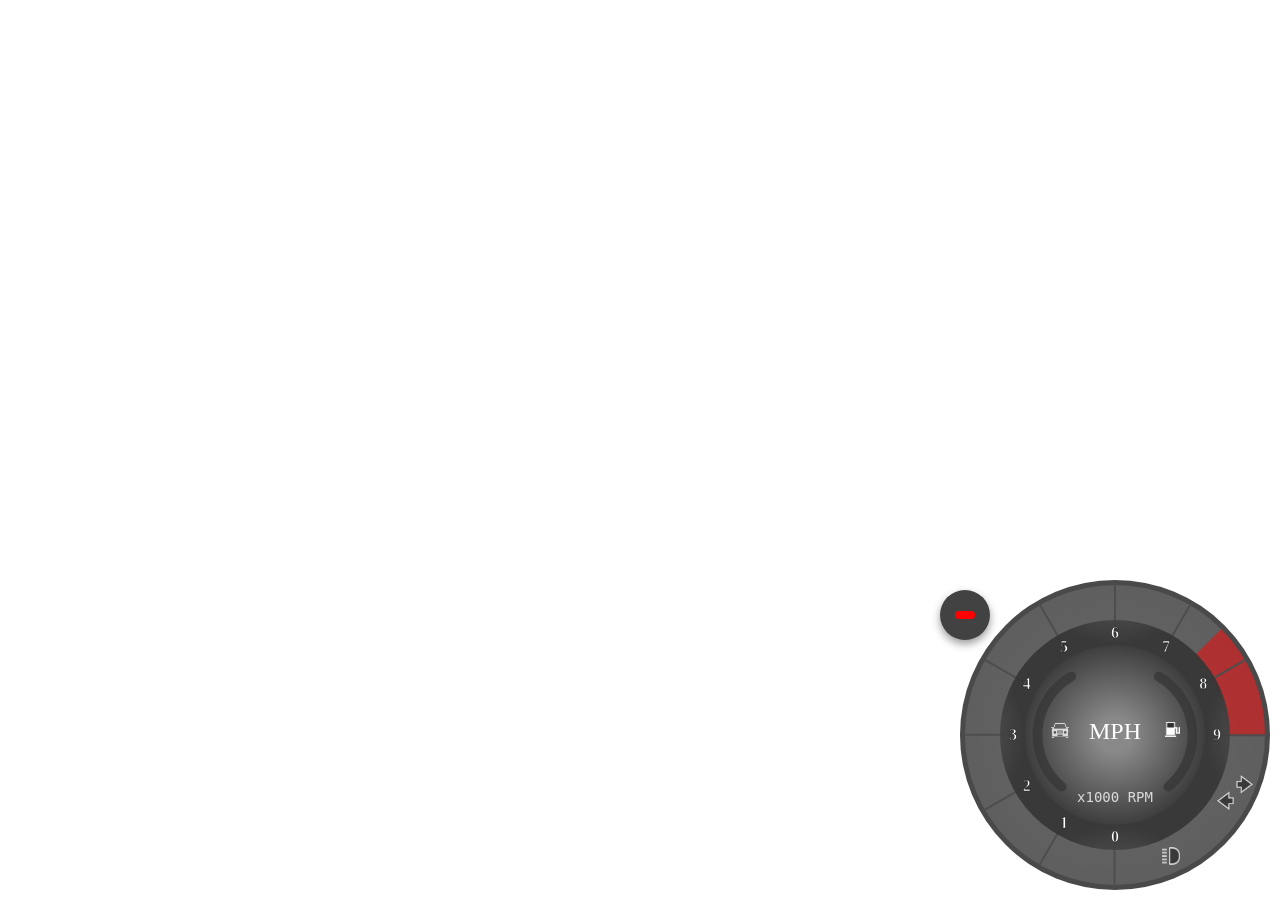
==== index.html @ 8b3f9acf "done;try -headlights" ====
<!DOCTYPE html>
<html lang="en">
<head>
    <meta charset="UTF-8">
    <meta name="viewport" content="width=device-width, initial-scale=1.0">
    <title>Speedometer</title>
    <link rel="stylesheet" href="speedo.css">
</head>
<body>
    <div class="speedometer">
        <section class="dial-speedo">   
            <svg class="rpm-arc" viewBox="0 0 200 200">
                <path id="rpmPath" d="" stroke="#dbdbdb" stroke-width="25" fill="none" stroke-linecap="butt"/>
                <path id="rpmRedline" d="" stroke="red" stroke-opacity="0.55" stroke-width="25" fill="none" stroke-linecap="butt"/>
                <path id="rpmTip" d="" stroke="red" stroke-width="30" fill="none" stroke-linecap="square"/>
            </svg>
            <div class="ticks"></div>
            <div class="circular-number"></div>
            <div class="inside-dial"></div>
            <div class="speed-display" id="speedValue"></div>
            <div class="speed-perhour">MPH</div>
            <div class="gear-display" id="gearValue"></div>
            <div class="rpm-display">x1000 RPM</div>
        </section>
        <section>
            <div class="engine-button-container">
                <div class="engine-button" id="engineButton">
                    <div class="engine-indicator" id="engineIndicator"></div>
                </div>
            </div>
            <img class="fuel-icon" src="img/fuel-icon.png" alt="fuel Status">
            <img class="engine-icon" src="img/body-icon.png" alt="Engine Status">
            <img class="headlight-icon" id="headlights" src="img/headlight-off.png" alt="Headlight" />
            <div id="indicator">
                <img class="leftsignal-icon" id="leftIndicator" src="img/leftsignal-off.png" alt="Left Signal Status">
                <img class="rightsignal-icon" id="rightIndicator" src="img/rightsignal-off.png" alt="Right Signal Status">
            </div>
        </section>
        <section class="health">
        <svg viewBox="0 0 200 200" class="arc-svg-engine">
            <path id="engineHealthBg" class="arc-bg" />
            <path id="engine" class="arc engine" />
        </svg>
        <svg viewBox="0 0 200 200" class="arc-svg-body">
            <path id="fuelHealthBg" class="arc-bg" />
            <path id="fuel" class="arc fuel" />
        </svg>
        </section>
    </div>
    <script src="speedo.js"></script>
</body>
</html>
---- speedo.css ----
body {
  margin: 0;
  padding: 0;
  background: transparent !important;
}

.speedometer {
  width: 300px;
  height: 300px;
  position: absolute;
  bottom: 20px;
  right: 20px;
  z-index: 1000; /* Ensure it's on top */
}

.dial-speedo {
  width: 100%;
  height: 100%;
  border-radius: 50%;
  background: radial-gradient(circle, rgba(66, 66, 66, 0.8) 5%, rgba(51, 51, 51, 0.8) 90%);
  position: absolute;
  border: 5px solid rgba(53, 53, 53, 0.5); /* transparent border */
}

.fuel-icon {
  position: absolute;
  right: 80px;
  top: 142px;
  width: 15px;
  height: 15px;
  z-index: 6;
}

.engine-icon {
  position: absolute;
  left: 90px;
  bottom: 140px;
  width: 20px;
  height: 20px;
  z-index: 6;
  transition: filter 0.3s ease;
}

.headlight-icon {
  position: absolute;
  right: 80px;
  bottom: 15px;
  width: 18px;
  height: 18px;
  z-index: 7;
  opacity: 0.75;
}

.turnsignal-icon {
  position: absolute;
  right: 15px;
  bottom: 60px;
  width: 35px;
  height: 25px;
  z-index: 6;
  transition: filter 0.3s ease;
}

#engineValue {
  transition: cubic-bezier(0.175, 0.885, 0.32, 1.275);
}

.speed-display {
  position: absolute;
  bottom: 180px;
  width: 100%;
  text-align: center;
  font-size: 28px;
  color: white;
  font-family: monospace;
  z-index: 5;
}

.speed-perhour {
  position: absolute;
  bottom: 140px;
  width: 100%;
  text-align: center;
  font-size: 24px;
  color: #ffffff;
  font-family: fantasy;
  z-index: 5;
}

.gear-display {
  position: absolute;
  bottom: 100px;
  width: 100%;
  text-align: center;
  font-size: 28px;
  color: white;
  font-weight: bold;
  font-family: monospace;
  z-index: 5;
}

.rpm-display {
  position: absolute;
  bottom: 80px;
  width: 100%;
  text-align: center;
  font-size: 14px;
  color: #dbdbdb;
  font-family: monospace;
  z-index: 5;
}

.inside-dial {
  border: 25px solid rgba(53, 53, 53, 0.5); /* transparent border */
  width: 60%;
  height: 60%;
  border-radius: 50%;
  background: radial-gradient(farthest-side, rgba(145, 145, 145, 0.8) 20%, rgba(53, 53, 53, 0.8) 100%);  top: calc(15% - 10px);
  left: calc(15% - 10px);
  z-index: 4;
  position: relative;
}

.icon {
  position: absolute;
  font-size: 16px;
  color: white;
  font-family: monospace;
}

.rpm-arc {
  position: absolute;
  top: 0;
  left: 0;
  width: 100%;
  height: 100%;
  z-index: 2;
  transform: rotate(-180deg);
  pointer-events: none;
  opacity: 0.9;
}

.health {
  position: absolute;
  top: 0;
  left: 0;
  width: 100%;
  height: 100%;
  z-index: 5;
}

#rpmTip {
  stroke: red;
  stroke-width: 30;
  stroke-linecap: butt;
  filter: drop-shadow(0 0 3px red);
}

.tick {
  position: absolute;
  width: 1.5px;
  height: 50px;
  background: rgb(77, 77, 77);
  top: 100px;
  left: 49.5%;
  transform-origin: bottom center;
  rotate: -45deg;
  z-index: 4;
}

.circular-number {
  position: absolute;
  width: 100%;
  height: 100%;
  pointer-events: none;
  z-index: 5;
}

.number {
  position: absolute;
  color: white;
  font-size: 16px;
  font-family: fantasy;
  transform: translate(-50%, -50%);
  font-weight: bold;
  -webkit-text-stroke: 0.6px rgb(29, 29, 29);
}

.health {
  position: absolute;
  width: 50%;
  height: 50%;
  pointer-events: none;
  z-index: 4;
}

.arc-svg-engine {
  position: absolute;
  width: 100%;
  height: 100%;
  top: 80px;
  left: 70px;
  rotate: 20deg;
  stroke-linecap: round;
  opacity: 0.75;
}

.arc-svg-body {
  position: absolute;
  width: 100%;
  height: 100%;
  top: 80px;
  left: 90px;
  rotate: -120deg;
  stroke-linecap: round;
  opacity: 0.75;
}

.arc-bg {
  fill: none;
  stroke: #363636;
  stroke-width: 13;
  stroke-linecap: round;
}

.arc {
  fill: none;
  stroke-width: 10;
}

.arc.engine {
  stroke: #dbdbdb;
}

.arc.fuel {
  stroke: #dbdbdb;
}

#indicator img {
  width: 20px;
  height: 25px;
  opacity: 0.75;
}

.rightsignal-icon{
  position: absolute;
  z-index: 6;
  right: 7px;
  bottom: 80px;
}

.leftsignal-icon {
  position: absolute; 
  z-index: 6;
  right: 23px;
  bottom: 70px;
}

.engine-button-container {
  position: absolute;
  top: 10px;
  left: -20px;
  z-index: 10;
  pointer-events: none;
}

.engine-button {
  width: 50px;
  height: 50px;
  background: #424242;
  border-radius: 50%;
  box-shadow: 0 4px 8px rgba(0,0,0,0.4);
  display: flex;
  align-items: center;
  justify-content: center;
  transition: all 0.2s ease;
  pointer-events: none;
}

.engine-button.pressed {
  background: #424242;
  box-shadow: inset 0 2px 6px rgba(0,0,0,0.5);
  transform: translateY(2px);
}

.engine-indicator {
  width: 20px;
  height: 8px;
  border-radius: 10px;
  background-color: red;
  transition: background-color 0.3s ease;
}




/* .new {
  color: #dbdbdb;
} */
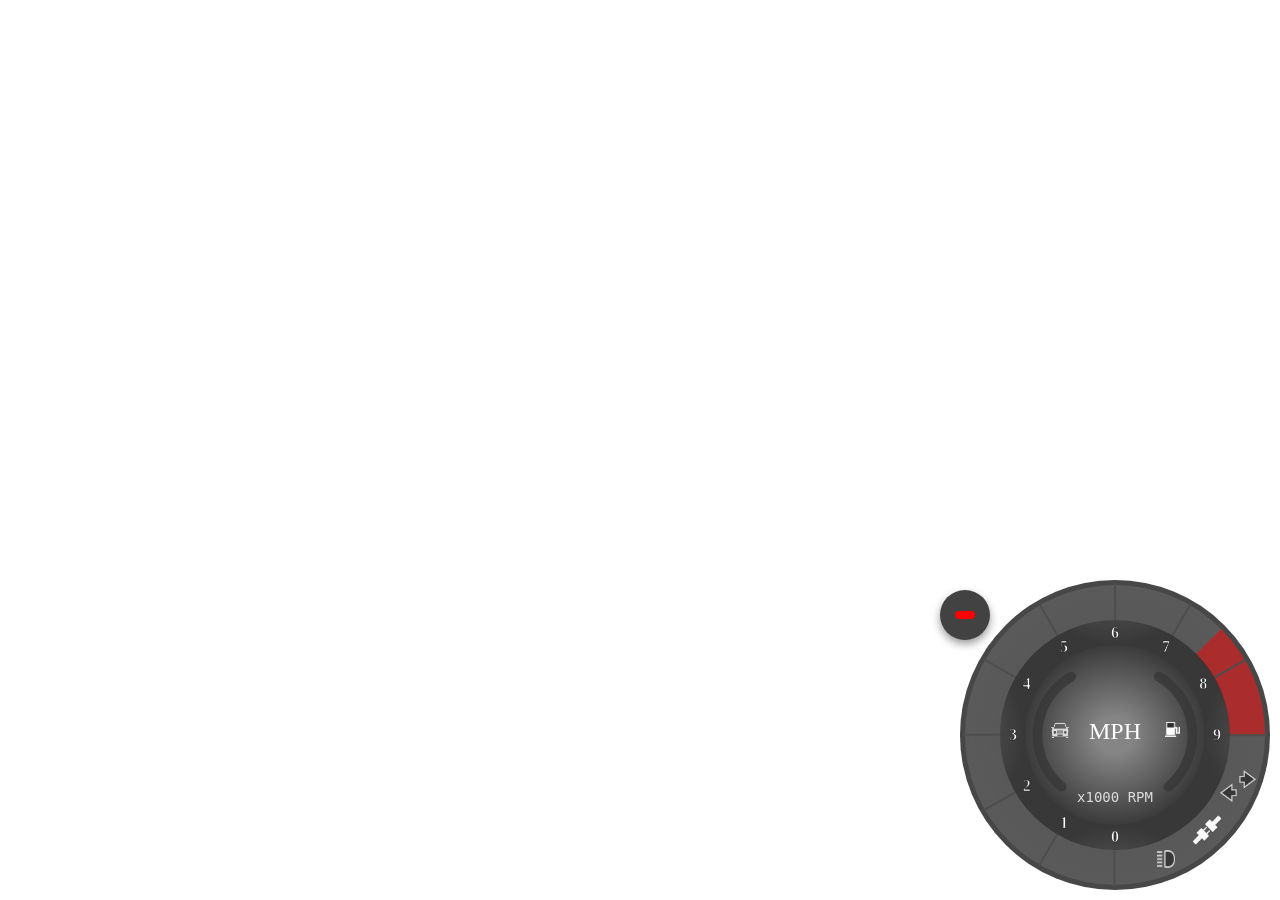
==== commit 96220ac7: "done;try -seatbelts" ====
--- a/index.html
+++ b/index.html
@@ -31,6 +31,7 @@
             <img class="fuel-icon" src="img/fuel-icon.png" alt="fuel Status">
             <img class="engine-icon" src="img/body-icon.png" alt="Engine Status">
             <img class="headlight-icon" id="headlights" src="img/headlight-off.png" alt="Headlight" />
+            <img class="seatbelt-icon" id="seatbelts" src="img/seatbelt-off.png" alt="Seatbelt Status">
             <div id="indicator">
                 <img class="leftsignal-icon" id="leftIndicator" src="img/leftsignal-off.png" alt="Left Signal Status">
                 <img class="rightsignal-icon" id="rightIndicator" src="img/rightsignal-off.png" alt="Right Signal Status">
--- a/speedo.css
+++ b/speedo.css
@@ -17,9 +17,19 @@
   width: 100%;
   height: 100%;
   border-radius: 50%;
-  background: radial-gradient(circle, rgba(66, 66, 66, 0.8) 5%, rgba(51, 51, 51, 0.8) 90%);
+  background: radial-gradient(circle, rgba(66, 66, 66, 0.904) 5%, rgba(51, 51, 51, 0.8) 90%);
   position: absolute;
   border: 5px solid rgba(53, 53, 53, 0.5); /* transparent border */
+}
+
+.seatbelt-icon {
+  position: absolute;
+  right: 38px;
+  bottom: 35px;
+  width: 30px;
+  height: 30px;
+  z-index: 6;
+  transition: filter 0.3s ease;
 }
 
 .fuel-icon {
@@ -43,22 +53,12 @@
 
 .headlight-icon {
   position: absolute;
-  right: 80px;
-  bottom: 15px;
+  right: 85px;
+  bottom: 12px;
   width: 18px;
   height: 18px;
   z-index: 7;
   opacity: 0.75;
-}
-
-.turnsignal-icon {
-  position: absolute;
-  right: 15px;
-  bottom: 60px;
-  width: 35px;
-  height: 25px;
-  z-index: 6;
-  transition: filter 0.3s ease;
 }
 
 #engineValue {
@@ -245,15 +245,15 @@
 .rightsignal-icon{
   position: absolute;
   z-index: 6;
-  right: 7px;
-  bottom: 80px;
+  right: 4px;
+  bottom: 85px;
 }
 
 .leftsignal-icon {
   position: absolute; 
   z-index: 6;
-  right: 23px;
-  bottom: 70px;
+  right: 20px;
+  bottom: 78px;
 }
 
 .engine-button-container {
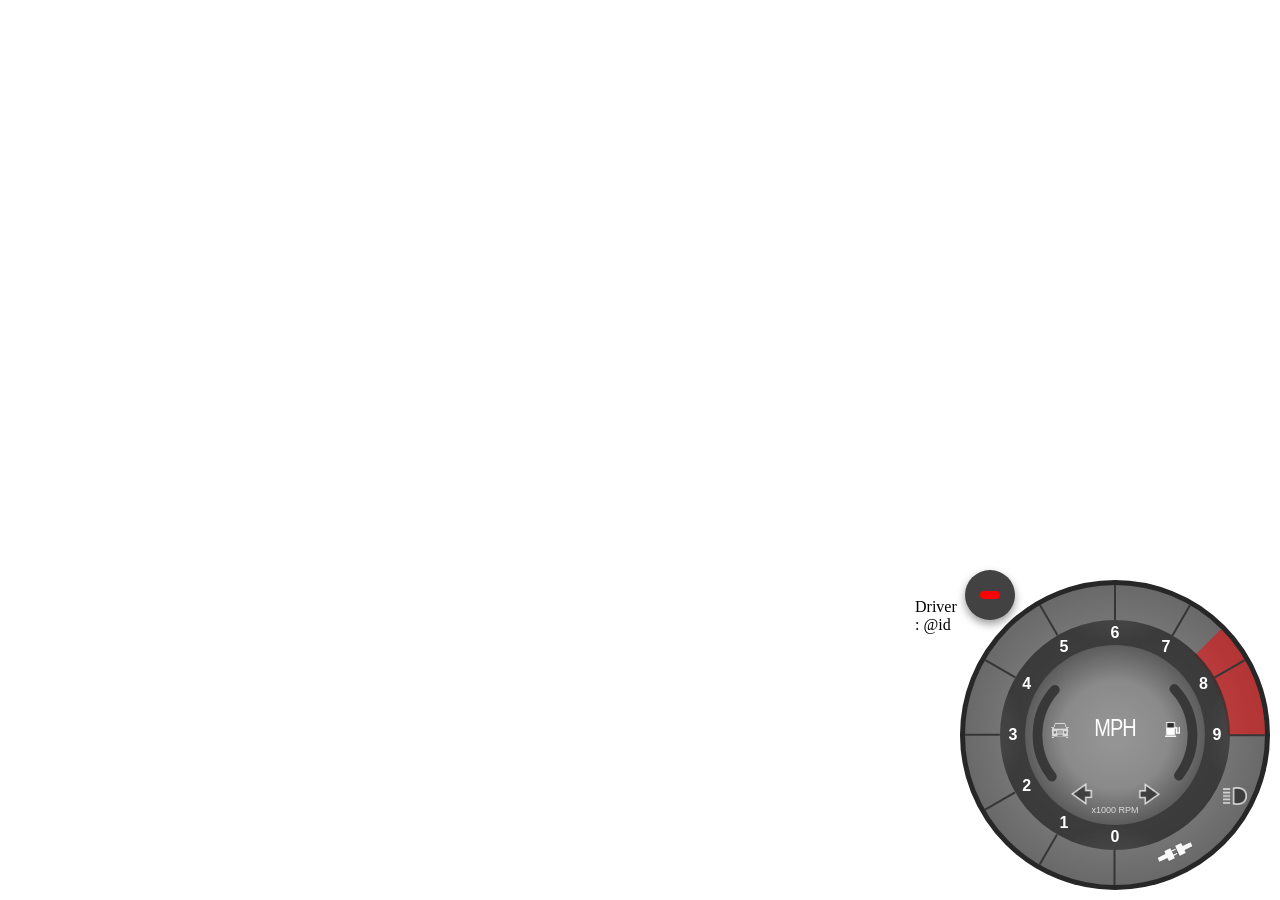
==== commit 4cc3aade: "minor changes" ====
--- a/index.html
+++ b/index.html
@@ -8,6 +8,10 @@
 </head>
 <body>
     <div class="speedometer">
+        <section class="watermark">
+            <img src="" alt="">
+            <div class="driver">Driver : @id</div>
+        </section>
         <section class="dial-speedo">   
             <svg class="rpm-arc" viewBox="0 0 200 200">
                 <path id="rpmPath" d="" stroke="#dbdbdb" stroke-width="25" fill="none" stroke-linecap="butt"/>
--- a/speedo.css
+++ b/speedo.css
@@ -1,3 +1,18 @@
+.bebas-neue-regular {
+  font-family: "Bebas Neue", sans-serif;
+  font-weight: 400;
+  font-style: normal;
+}
+
+.watermark {
+  position: absolute;
+}
+
+.driver {
+  position: absolute;
+  left: -45px;
+}
+
 body {
   margin: 0;
   padding: 0;
@@ -11,23 +26,25 @@
   bottom: 20px;
   right: 20px;
   z-index: 1000; /* Ensure it's on top */
+  user-select: none;
 }
 
 .dial-speedo {
   width: 100%;
   height: 100%;
   border-radius: 50%;
-  background: radial-gradient(circle, rgba(66, 66, 66, 0.904) 5%, rgba(51, 51, 51, 0.8) 90%);
-  position: absolute;
-  border: 5px solid rgba(53, 53, 53, 0.5); /* transparent border */
+  background: radial-gradient(circle, rgba(128, 128, 128, 0.829) 5%, rgba(51, 51, 51, 0.8) 90%);
+  position: absolute;
+  border: 5px solid rgb(39, 39, 39); /* transparent border */
 }
 
 .seatbelt-icon {
   position: absolute;
-  right: 38px;
-  bottom: 35px;
+  right: 70px;
+  bottom: 13px;
   width: 30px;
   height: 30px;
+  rotate: 20deg;
   z-index: 6;
   transition: filter 0.3s ease;
 }
@@ -48,23 +65,18 @@
   width: 20px;
   height: 20px;
   z-index: 6;
-  transition: filter 0.3s ease;
 }
 
 .headlight-icon {
   position: absolute;
-  right: 85px;
-  bottom: 12px;
-  width: 18px;
+  right: 13px;
+  bottom: 75px;
+  width: 24px;
   height: 18px;
   z-index: 7;
   opacity: 0.75;
 }
 
-#engineValue {
-  transition: cubic-bezier(0.175, 0.885, 0.32, 1.275);
-}
-
 .speed-display {
   position: absolute;
   bottom: 180px;
@@ -72,50 +84,53 @@
   text-align: center;
   font-size: 28px;
   color: white;
-  font-family: monospace;
+  font-family: "Bebas Neue", sans-serif;
   z-index: 5;
 }
 
 .speed-perhour {
   position: absolute;
-  bottom: 140px;
+  bottom: 145px;
   width: 100%;
   text-align: center;
-  font-size: 24px;
+  font-size: 20px;
   color: #ffffff;
-  font-family: fantasy;
-  z-index: 5;
+  font-family: "Bebas Neue", sans-serif;
+  z-index: 5;
+  transform: scaleY(1.2); /* 1.0 is normal, 1.2 is 20% taller */
+  letter-spacing: -1px;
 }
 
 .gear-display {
   position: absolute;
-  bottom: 100px;
+  bottom: 103px;
   width: 100%;
   text-align: center;
   font-size: 28px;
   color: white;
-  font-weight: bold;
-  font-family: monospace;
+  font-style: italic;
+  font-family: "Bebas Neue", sans-serif;
   z-index: 5;
 }
 
 .rpm-display {
   position: absolute;
-  bottom: 80px;
-  width: 100%;
+  left: 30px;
+  bottom: 70px;
+  width: 80%;
   text-align: center;
-  font-size: 14px;
+  font-size: 9px;
   color: #dbdbdb;
-  font-family: monospace;
+  font-family: "Bebas Neue", sans-serif;
   z-index: 5;
 }
 
 .inside-dial {
-  border: 25px solid rgba(53, 53, 53, 0.5); /* transparent border */
+  border: 25px solid rgba(37, 37, 37, 0.582); /* transparent border */
   width: 60%;
   height: 60%;
   border-radius: 50%;
-  background: radial-gradient(farthest-side, rgba(145, 145, 145, 0.8) 20%, rgba(53, 53, 53, 0.8) 100%);  top: calc(15% - 10px);
+  background: radial-gradient(farthest-side, rgba(145, 145, 145, 0.253) 60%, rgba(53, 53, 53, 0.445) 100%);  top: calc(15% - 10px);
   left: calc(15% - 10px);
   z-index: 4;
   position: relative;
@@ -151,18 +166,18 @@
 
 #rpmTip {
   stroke: red;
-  stroke-width: 30;
+  stroke-width: 27;
   stroke-linecap: butt;
-  filter: drop-shadow(0 0 3px red);
+  filter: drop-shadow(0 0 1.5px red);
 }
 
 .tick {
   position: absolute;
   width: 1.5px;
-  height: 50px;
-  background: rgb(77, 77, 77);
-  top: 100px;
-  left: 49.5%;
+  height: 35px;
+  background: rgb(54, 54, 54);
+  top: 115px;
+  left: 49.75%;
   transform-origin: bottom center;
   rotate: -45deg;
   z-index: 4;
@@ -174,16 +189,16 @@
   height: 100%;
   pointer-events: none;
   z-index: 5;
+  font-family: "Bebas Neue", sans-serif;
 }
 
 .number {
   position: absolute;
   color: white;
   font-size: 16px;
-  font-family: fantasy;
+  font-family: "Bebas Neue", sans-serif;
   transform: translate(-50%, -50%);
   font-weight: bold;
-  -webkit-text-stroke: 0.6px rgb(29, 29, 29);
 }
 
 .health {
@@ -200,9 +215,9 @@
   height: 100%;
   top: 80px;
   left: 70px;
-  rotate: 20deg;
+  rotate: 32deg;
   stroke-linecap: round;
-  opacity: 0.75;
+  opacity: 0.95;
 }
 
 .arc-svg-body {
@@ -211,9 +226,9 @@
   height: 100%;
   top: 80px;
   left: 90px;
-  rotate: -120deg;
+  rotate: -103deg;
   stroke-linecap: round;
-  opacity: 0.75;
+  opacity: 0.95;
 }
 
 .arc-bg {
@@ -229,37 +244,37 @@
 }
 
 .arc.engine {
-  stroke: #dbdbdb;
+  stroke: #ff0000de;
 }
 
 .arc.fuel {
-  stroke: #dbdbdb;
+  stroke: #0fb3ff;
 }
 
 #indicator img {
-  width: 20px;
-  height: 25px;
+  width: 25px;
+  height: 30px;
   opacity: 0.75;
 }
 
 .rightsignal-icon{
   position: absolute;
   z-index: 6;
-  right: 4px;
-  bottom: 85px;
+  right: 100px;
+  bottom: 67.5px;
 }
 
 .leftsignal-icon {
   position: absolute; 
   z-index: 6;
-  right: 20px;
-  bottom: 78px;
+  left: 111px;
+  bottom: 75px;
 }
 
 .engine-button-container {
   position: absolute;
-  top: 10px;
-  left: -20px;
+  top: -10px;
+  left: 5px;
   z-index: 10;
   pointer-events: none;
 }
@@ -284,6 +299,7 @@
 }
 
 .engine-indicator {
+  top: 20px;
   width: 20px;
   height: 8px;
   border-radius: 10px;
@@ -291,9 +307,6 @@
   transition: background-color 0.3s ease;
 }
 
-
-
-
 /* .new {
   color: #dbdbdb;
 } */
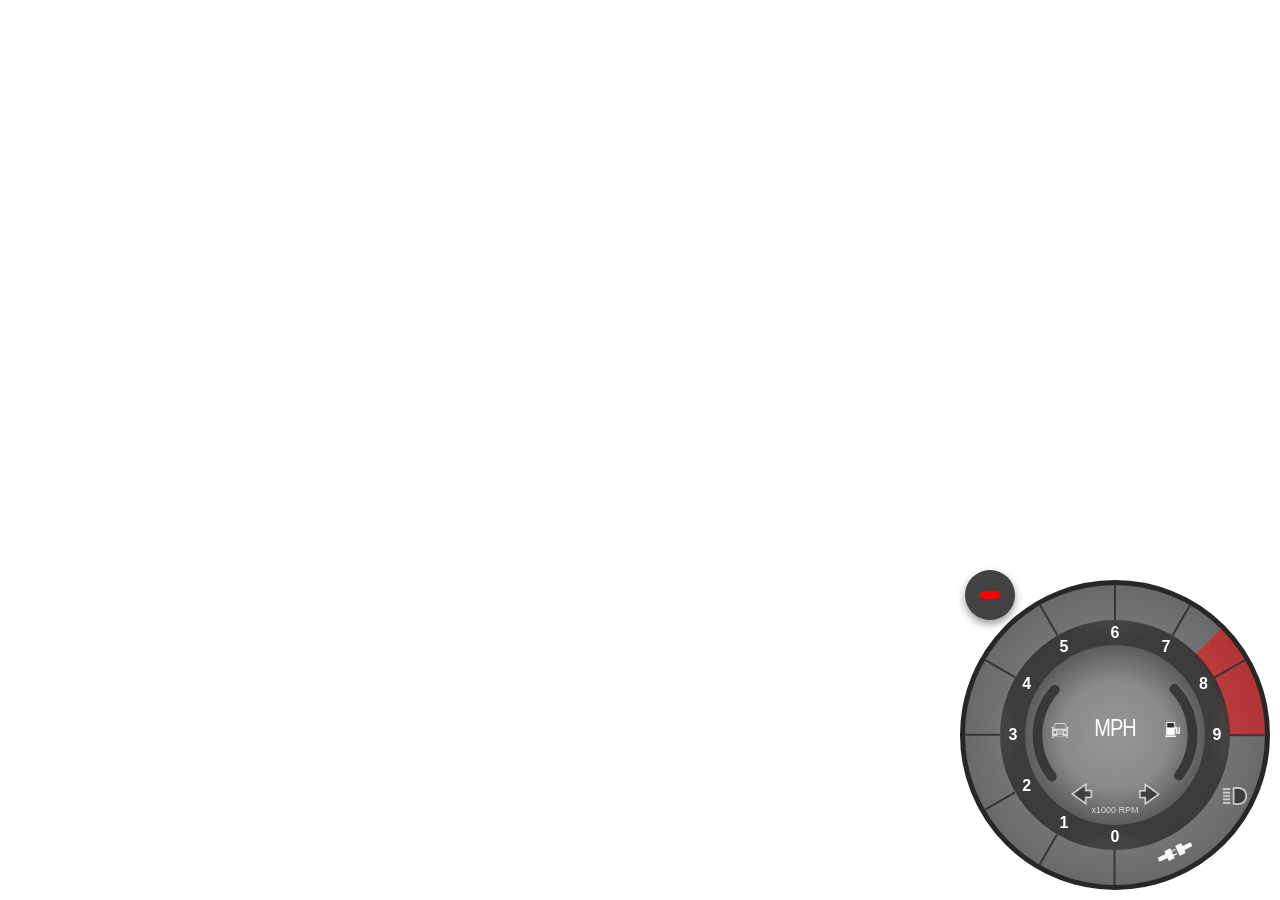
==== commit 1342730b: "minor changes" ====
--- a/index.html
+++ b/index.html
@@ -10,7 +10,6 @@
     <div class="speedometer">
         <section class="watermark">
             <img src="" alt="">
-            <div class="driver">Driver : @id</div>
         </section>
         <section class="dial-speedo">   
             <svg class="rpm-arc" viewBox="0 0 200 200">
--- a/speedo.css
+++ b/speedo.css
@@ -6,11 +6,6 @@
 
 .watermark {
   position: absolute;
-}
-
-.driver {
-  position: absolute;
-  left: -45px;
 }
 
 body {
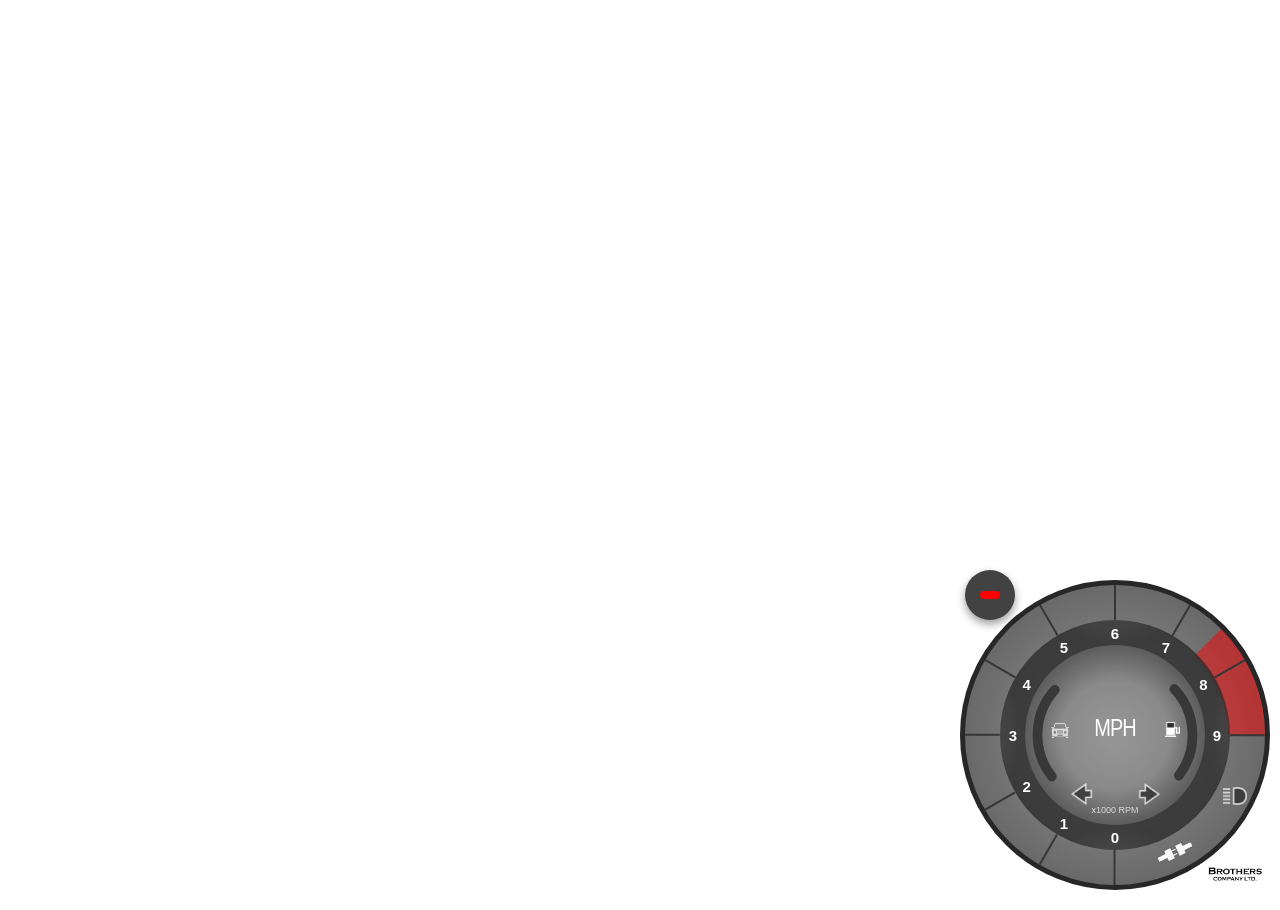
==== commit 1f7310e7: "add -watermark" ====
--- a/index.html
+++ b/index.html
@@ -8,9 +8,6 @@
 </head>
 <body>
     <div class="speedometer">
-        <section class="watermark">
-            <img src="" alt="">
-        </section>
         <section class="dial-speedo">   
             <svg class="rpm-arc" viewBox="0 0 200 200">
                 <path id="rpmPath" d="" stroke="#dbdbdb" stroke-width="25" fill="none" stroke-linecap="butt"/>
@@ -35,6 +32,7 @@
             <img class="engine-icon" src="img/body-icon.png" alt="Engine Status">
             <img class="headlight-icon" id="headlights" src="img/headlight-off.png" alt="Headlight" />
             <img class="seatbelt-icon" id="seatbelts" src="img/seatbelt-off.png" alt="Seatbelt Status">
+            <img class="watermark-icon" src="img/watermark.png" alt="Watermark">
             <div id="indicator">
                 <img class="leftsignal-icon" id="leftIndicator" src="img/leftsignal-off.png" alt="Left Signal Status">
                 <img class="rightsignal-icon" id="rightIndicator" src="img/rightsignal-off.png" alt="Right Signal Status">
--- a/speedo.css
+++ b/speedo.css
@@ -4,8 +4,12 @@
   font-style: normal;
 }
 
-.watermark {
-  position: absolute;
+.watermark-icon {
+  position: absolute;
+  width: 70px;
+  height: 70px;
+  right: -10px;
+  bottom: -30px;
 }
 
 body {
@@ -190,7 +194,7 @@
 .number {
   position: absolute;
   color: white;
-  font-size: 16px;
+  font-size: 15px;
   font-family: "Bebas Neue", sans-serif;
   transform: translate(-50%, -50%);
   font-weight: bold;
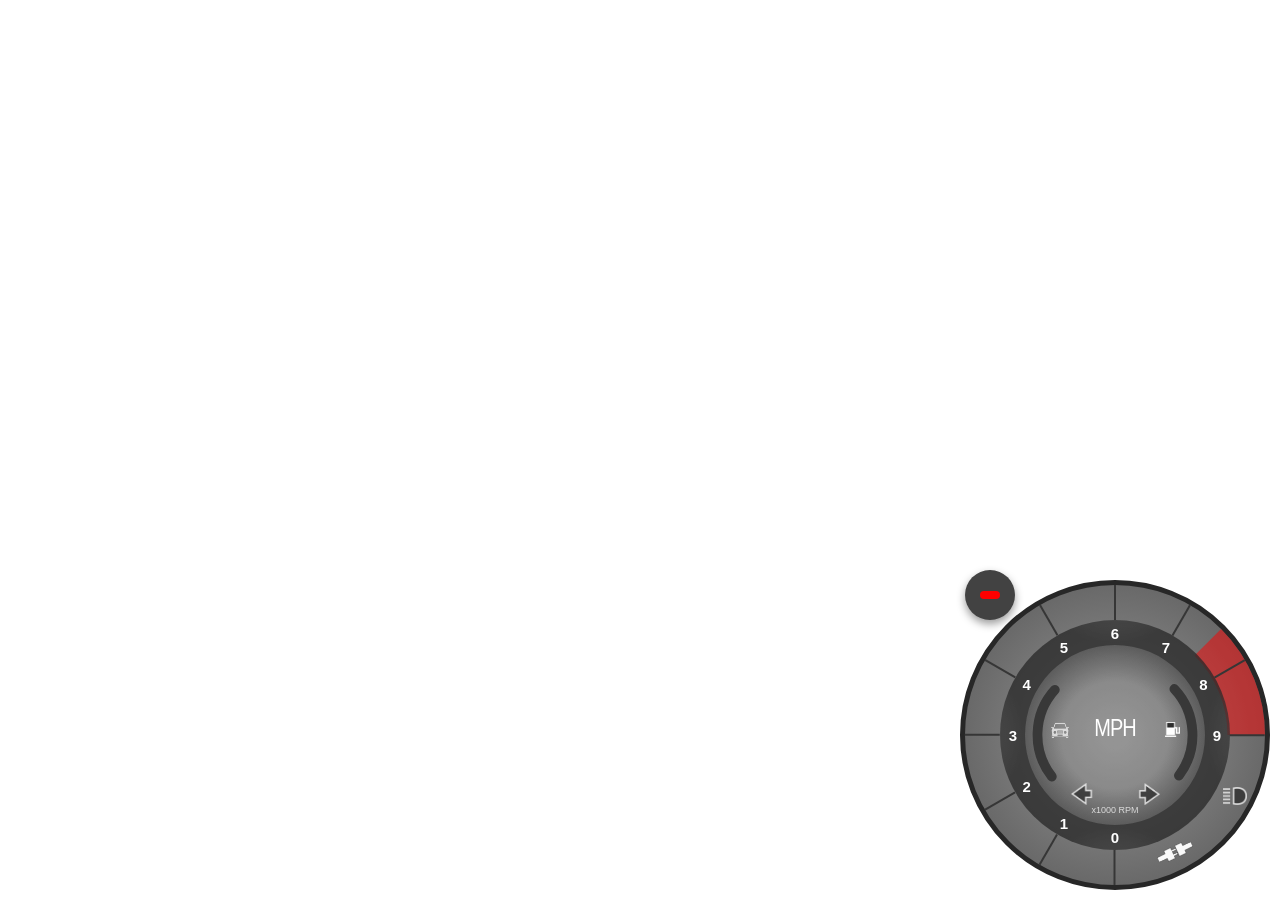
==== commit cf1795f2: "add -watermark" ====
--- a/index.html
+++ b/index.html
@@ -32,7 +32,6 @@
             <img class="engine-icon" src="img/body-icon.png" alt="Engine Status">
             <img class="headlight-icon" id="headlights" src="img/headlight-off.png" alt="Headlight" />
             <img class="seatbelt-icon" id="seatbelts" src="img/seatbelt-off.png" alt="Seatbelt Status">
-            <img class="watermark-icon" src="img/watermark.png" alt="Watermark">
             <div id="indicator">
                 <img class="leftsignal-icon" id="leftIndicator" src="img/leftsignal-off.png" alt="Left Signal Status">
                 <img class="rightsignal-icon" id="rightIndicator" src="img/rightsignal-off.png" alt="Right Signal Status">
--- a/speedo.css
+++ b/speedo.css
@@ -2,14 +2,6 @@
   font-family: "Bebas Neue", sans-serif;
   font-weight: 400;
   font-style: normal;
-}
-
-.watermark-icon {
-  position: absolute;
-  width: 70px;
-  height: 70px;
-  right: -10px;
-  bottom: -30px;
 }
 
 body {
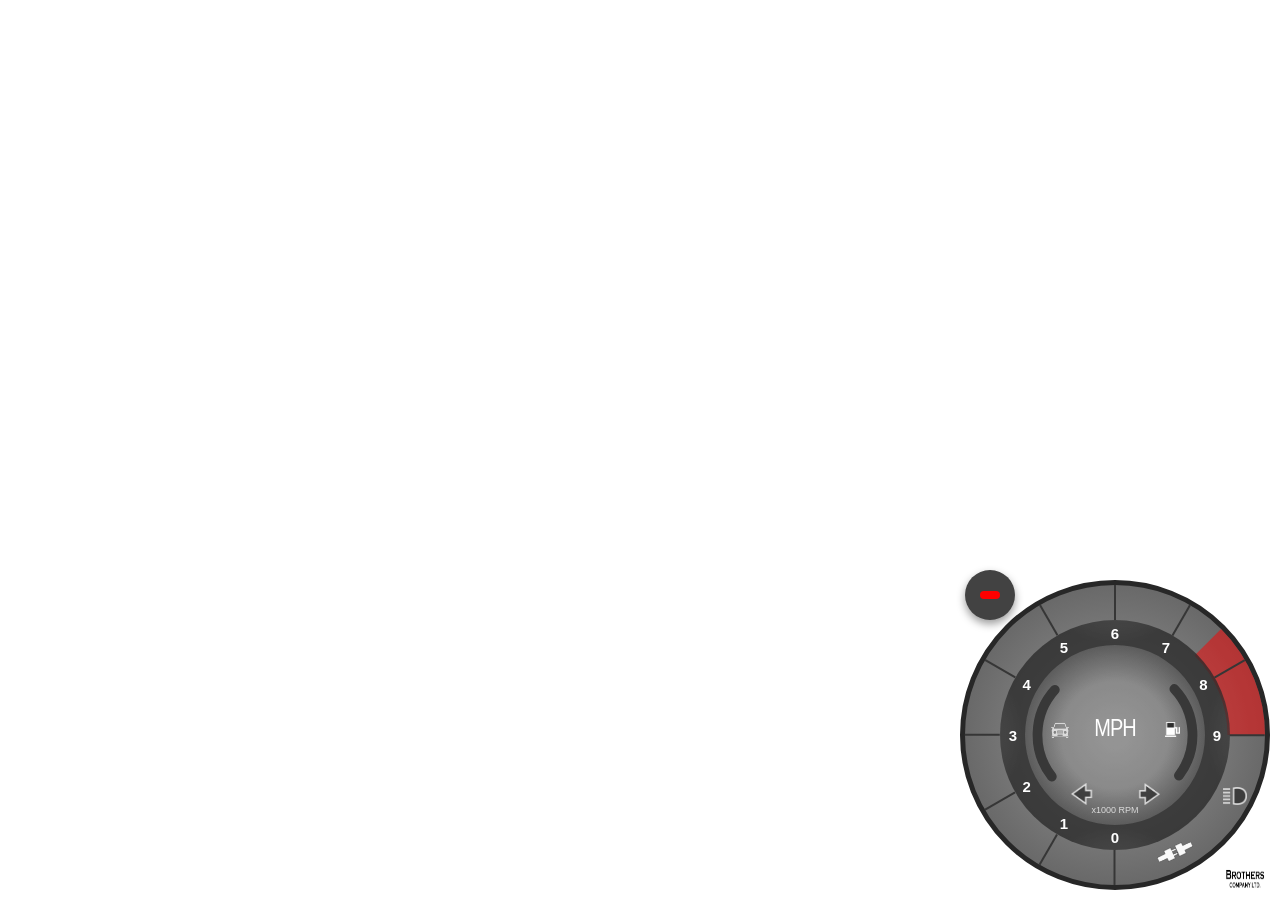
==== commit c1b7b1c2: "add -watermark" ====
--- a/index.html
+++ b/index.html
@@ -8,6 +8,9 @@
 </head>
 <body>
     <div class="speedometer">
+        <section>
+            <img class="watermark" src="img/watermark.png" alt="Watermark">
+        </section>
         <section class="dial-speedo">   
             <svg class="rpm-arc" viewBox="0 0 200 200">
                 <path id="rpmPath" d="" stroke="#dbdbdb" stroke-width="25" fill="none" stroke-linecap="butt"/>
--- a/speedo.css
+++ b/speedo.css
@@ -8,6 +8,14 @@
   margin: 0;
   padding: 0;
   background: transparent !important;
+}
+
+.watermark {
+  position: absolute;
+  width: 50px;
+  height: 30px;
+  right: -10px;
+  bottom: -15px;
 }
 
 .speedometer {
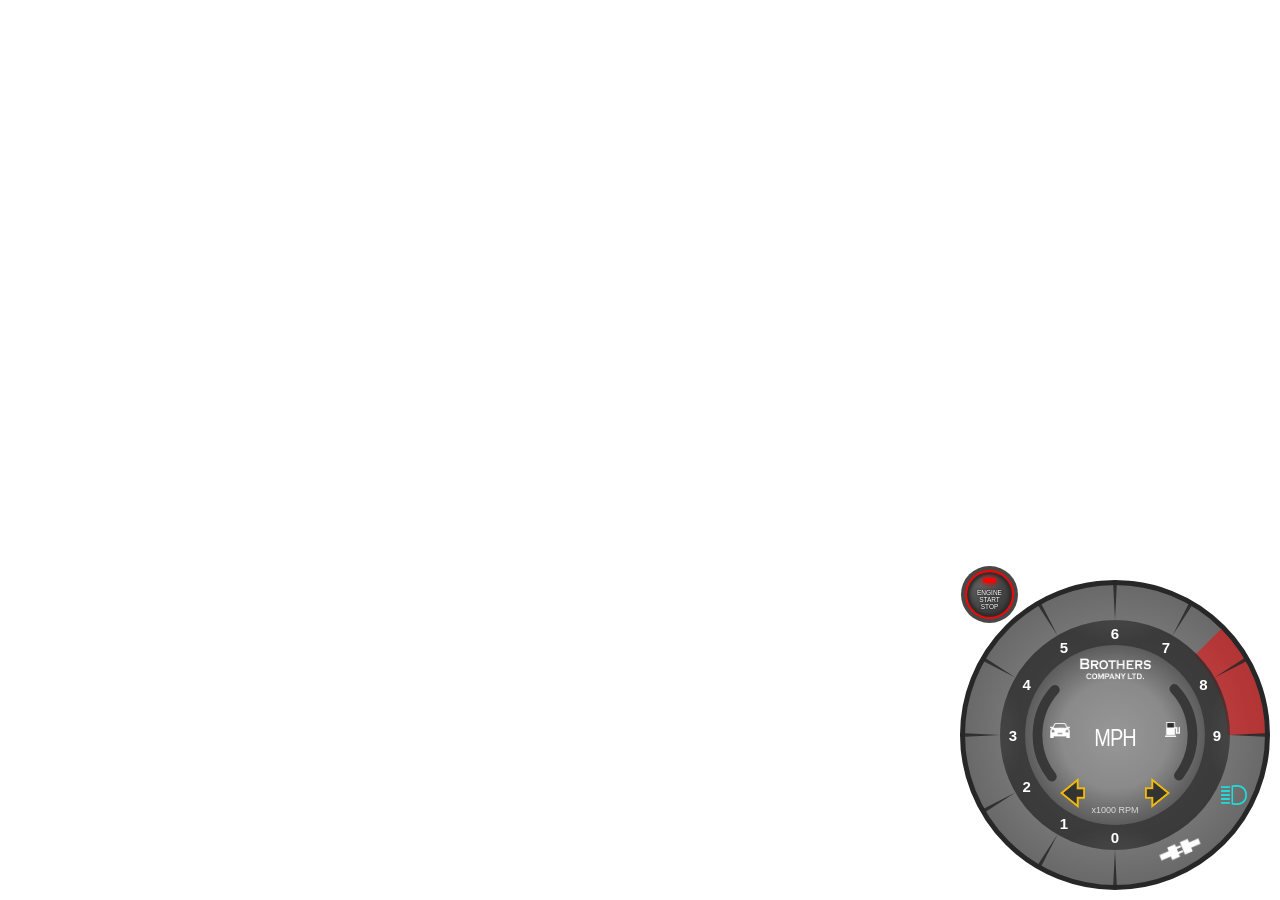
==== commit f00bc39c: "update -visual;engine-button" ====
--- a/index.html
+++ b/index.html
@@ -27,9 +27,11 @@
         </section>
         <section>
             <div class="engine-button-container">
-                <div class="engine-button" id="engineButton">
-                    <div class="engine-indicator" id="engineIndicator"></div>
-                </div>
+                <div class="engine-bg"></div>
+                <div class="engine-button" id="engineButton" style="--engine-color: red;">
+                <div class="engine-label">ENGINE<br>START<br>STOP</div>
+                <div class="engine-indicator" id="engineIndicator"></div>
+            </div>
             </div>
             <img class="fuel-icon" src="img/fuel-icon.png" alt="fuel Status">
             <img class="engine-icon" src="img/body-icon.png" alt="Engine Status">
--- a/speedo.css
+++ b/speedo.css
@@ -7,15 +7,17 @@
 body {
   margin: 0;
   padding: 0;
+  /* background: black; */
   background: transparent !important;
 }
 
 .watermark {
   position: absolute;
-  width: 50px;
-  height: 30px;
-  right: -10px;
-  bottom: -15px;
+  width: 75px;
+  height: 25px;
+  right: 106px;
+  top: 76px;
+  z-index: 7;
 }
 
 .speedometer {
@@ -39,11 +41,11 @@
 
 .seatbelt-icon {
   position: absolute;
-  right: 70px;
-  bottom: 13px;
-  width: 30px;
-  height: 30px;
-  rotate: 20deg;
+  right: 60px;
+  bottom: 18px;
+  width: 40px;
+  height: 25px;
+  rotate: 5deg;
   z-index: 6;
   transition: filter 0.3s ease;
 }
@@ -60,9 +62,9 @@
 .engine-icon {
   position: absolute;
   left: 90px;
-  bottom: 140px;
+  bottom: 142px;
   width: 20px;
-  height: 20px;
+  height: 15px;
   z-index: 6;
 }
 
@@ -70,15 +72,15 @@
   position: absolute;
   right: 13px;
   bottom: 75px;
-  width: 24px;
-  height: 18px;
+  width: 26px;
+  height: 20px;
   z-index: 7;
   opacity: 0.75;
 }
 
 .speed-display {
   position: absolute;
-  bottom: 180px;
+  bottom: 165px;
   width: 100%;
   text-align: center;
   font-size: 28px;
@@ -89,7 +91,7 @@
 
 .speed-perhour {
   position: absolute;
-  bottom: 145px;
+  bottom: 135px;
   width: 100%;
   text-align: center;
   font-size: 20px;
@@ -102,7 +104,7 @@
 
 .gear-display {
   position: absolute;
-  bottom: 103px;
+  bottom: 90px;
   width: 100%;
   text-align: center;
   font-size: 28px;
@@ -172,11 +174,13 @@
 
 .tick {
   position: absolute;
-  width: 1.5px;
-  height: 35px;
-  background: rgb(54, 54, 54);
-  top: 115px;
-  left: 49.75%;
+  width: 0px;
+  height: 0px;
+  top: 111px;
+  left: 49.3%;
+  border-left: 2px solid transparent;
+  border-right: 2px solid transparent;
+  border-top: 39px solid rgba(39, 39, 39, 0.856); /* color of the triangle */
   transform-origin: bottom center;
   rotate: -45deg;
   z-index: 4;
@@ -247,27 +251,37 @@
 }
 
 .arc.fuel {
-  stroke: #0fb3ff;
+  stroke: #00ccff;
 }
 
 #indicator img {
   width: 25px;
   height: 30px;
-  opacity: 0.75;
+  opacity: 0.9;
 }
 
 .rightsignal-icon{
   position: absolute;
   z-index: 6;
-  right: 100px;
-  bottom: 67.5px;
+  right: 90px;
+  bottom: 72px;
 }
 
 .leftsignal-icon {
   position: absolute; 
   z-index: 6;
-  left: 111px;
-  bottom: 75px;
+  left: 100px;
+  bottom: 72px;
+}
+
+.engine-bg {
+  position: absolute;
+  width: 57px;
+  height: 57px;
+  right: -4px;
+  bottom: -4px;
+  border-radius: 50%;
+  background-color: #474747;
 }
 
 .engine-button-container {
@@ -279,12 +293,15 @@
 }
 
 .engine-button {
-  width: 50px;
-  height: 50px;
-  background: #424242;
-  border-radius: 50%;
-  box-shadow: 0 4px 8px rgba(0,0,0,0.4);
+  --engine-color: red;
+  width: 45px;
+  height: 45px;
+  position: relative;
+  background: radial-gradient(circle at 30% 30%, #5e5e5e, #2c2c2c);
+  border-radius: 50%;
+  border: 2px solid var(--engine-color);
   display: flex;
+  box-shadow: inset 0 0 3px 3px #2c2c2c;
   align-items: center;
   justify-content: center;
   transition: all 0.2s ease;
@@ -292,18 +309,36 @@
 }
 
 .engine-button.pressed {
-  background: #424242;
-  box-shadow: inset 0 2px 6px rgba(0,0,0,0.5);
-  transform: translateY(2px);
+  background: radial-gradient(circle at 30% 30%, #3a3a3a, #1e1e1e);
+  border-radius: 50%;
+  box-shadow:
+    inset 0 3px 6px rgba(0,0,0,0.7),
+    0 1px 2px rgba(255,255,255,0.1);
+  transform: translateY(0.1px);
 }
 
 .engine-indicator {
-  top: 20px;
-  width: 20px;
-  height: 8px;
-  border-radius: 10px;
-  background-color: red;
-  transition: background-color 0.3s ease;
+  position: absolute;
+  width: 13px;
+  height: 5px;
+  top: 6px;
+  border-radius: 5px;
+  background-color: var(--engine-color);
+  box-shadow: 0 0 6px var(--engine-color);
+  transition: background-color 0.3s ease, box-shadow 0.3s ease;
+}
+.engine-label {
+  position: absolute;
+  color: white;
+  font-size: 6.5px;
+  font-family: "Bebas Neue", sans-serif;
+  text-align: center;
+  top: 59%;
+  left: 50%;
+  transform: translate(-50%, -50%);
+  pointer-events: none;
+  z-index: 2;
+  text-shadow: 0 0 2px black;
 }
 
 /* .new {
